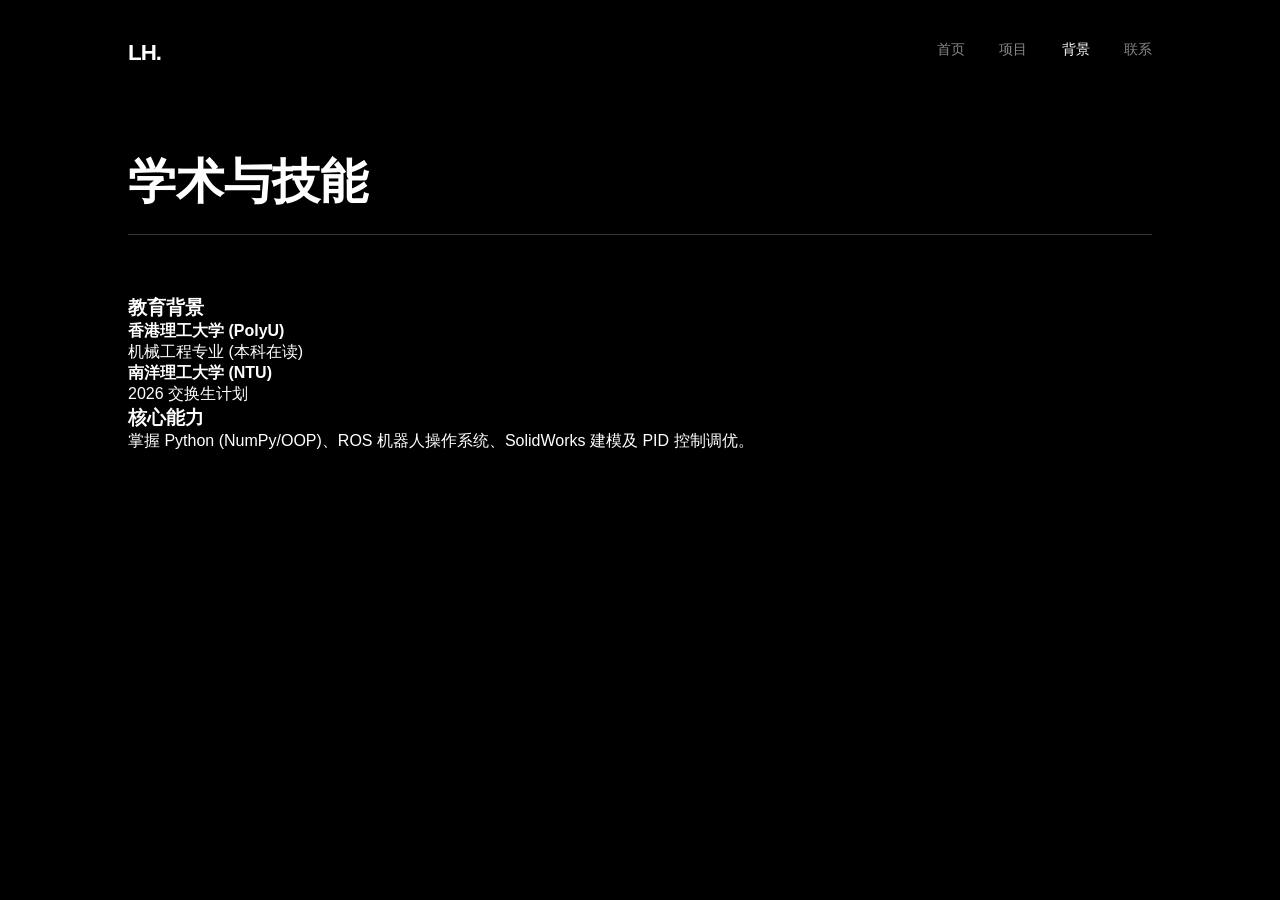
==== about.html @ 3e410e49 "6464 13131" ====
<!DOCTYPE html>
<html lang="zh-CN">
<head>
    <meta charset="UTF-8">
    <title>背景介绍 | LEE HUAILIN</title>
    <link rel="stylesheet" href="style.css">
</head>
<body>
    <nav>
        <div class="logo">LH.</div>
        <div class="nav-links">
            <a href="index.html">首页</a>
            <a href="projects.html">项目</a>
            <a href="about.html" class="active">背景</a>
            <a href="contact.html">联系</a>
        </div>
    </nav>
    <section class="content-section">
        <h2 class="section-title">学术与技能</h2>
        <div class="about-flex">
            <div class="about-item">
                <h3>教育背景</h3>
                <p><strong>香港理工大学 (PolyU)</strong><br>机械工程专业 (本科在读)</p>
                <p><strong>南洋理工大学 (NTU)</strong><br>2026 交换生计划</p>
            </div>
            <div class="about-item">
                <h3>核心能力</h3>
                <p>掌握 Python (NumPy/OOP)、ROS 机器人操作系统、SolidWorks 建模及 PID 控制调优。</p>
            </div>
        </div>
    </section>
</body>
</html>
---- style.css ----
:root {
    --bg: #000;
    --fg: #fff;
    --accent: #2997ff;
    --dim: #86868b;
    --border: #333;
}

* { margin: 0; padding: 0; box-sizing: border-box; }
body { background: var(--bg); color: var(--fg); font-family: -apple-system, sans-serif; }

nav { display: flex; justify-content: space-between; padding: 40px 10%; position: fixed; top: 0; width: 100%; z-index: 10; background: rgba(0,0,0,0.8); backdrop-filter: blur(20px); }
.logo { font-weight: 900; font-size: 1.4rem; letter-spacing: -1px; }
.nav-links a { color: var(--dim); text-decoration: none; margin-left: 30px; font-size: 0.9rem; transition: 0.3s; }
.nav-links a.active, .nav-links a:hover { color: var(--fg); }

.hero { height: 100vh; display: flex; align-items: center; padding: 0 10%; position: relative; overflow: hidden; }
.hero-text { z-index: 2; }
.hero h1 { font-size: 8vw; line-height: 1; margin-bottom: 20px; font-weight: 800; }
.btn { background: var(--fg); color: var(--bg); padding: 12px 30px; border-radius: 50px; text-decoration: none; font-weight: 600; margin-right: 15px; display: inline-block; transition: 0.3s; }
.btn-outline { border: 1px solid var(--border); color: var(--fg); padding: 12px 30px; border-radius: 50px; text-decoration: none; display: inline-block; transition: 0.3s; }
.btn:hover, .btn-outline:hover { transform: translateY(-3px); border-color: var(--accent); }

.content-section { padding: 150px 10%; }
.section-title { font-size: 3rem; margin-bottom: 60px; border-bottom: 1px solid var(--border); padding-bottom: 20px; }

.project-grid { display: grid; grid-template-columns: repeat(auto-fit, minmax(300px, 1fr)); gap: 40px; }
.p-card { border: 1px solid var(--border); padding: 40px; border-radius: 20px; transition: 0.4s; }
.p-card:hover { border-color: var(--accent); background: #111; }
.p-num { color: var(--accent); font-family: monospace; display: block; margin-bottom: 20px; }

.contact-info { margin-top: 40px; }
.info-line { display: flex; border-bottom: 1px solid var(--border); padding: 25px 0; font-size: 1.5rem; }
.label { color: var(--dim); width: 200px; font-size: 0.8rem; letter-spacing: 2px; }

#canvas-bg { position: absolute; top: 0; left: 0; width: 100%; height: 100%; z-index: 1; opacity: 0.3; }
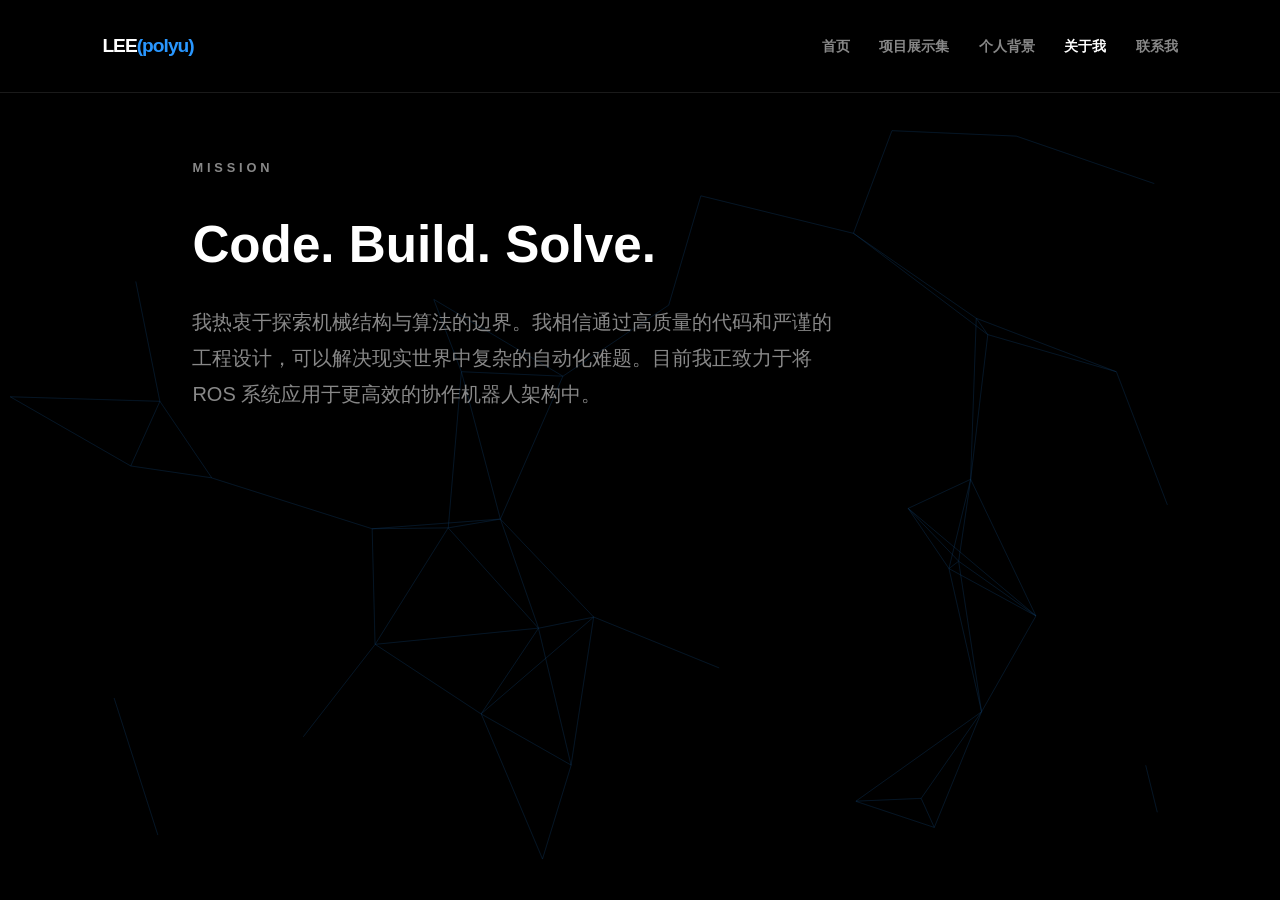
==== commit 4072b75d: "66 66" ====
--- a/about.html
+++ b/about.html
@@ -2,32 +2,28 @@
 <html lang="zh-CN">
 <head>
     <meta charset="UTF-8">
-    <title>背景介绍 | LEE HUAILIN</title>
+    <title>About | Lee</title>
     <link rel="stylesheet" href="style.css">
 </head>
 <body>
+    <canvas id="bg-canvas"></canvas>
     <nav>
-        <div class="logo">LH.</div>
+        <div class="logo">LEE<span>(polyu)</span></div>
         <div class="nav-links">
             <a href="index.html">首页</a>
-            <a href="projects.html">项目</a>
-            <a href="about.html" class="active">背景</a>
-            <a href="contact.html">联系</a>
+            <a href="projects.html">项目展示集</a>
+            <a href="background.html">个人背景</a>
+            <a href="about.html" class="active">关于我</a>
+            <a href="contact.html">联系我</a>
         </div>
     </nav>
-    <section class="content-section">
-        <h2 class="section-title">学术与技能</h2>
-        <div class="about-flex">
-            <div class="about-item">
-                <h3>教育背景</h3>
-                <p><strong>香港理工大学 (PolyU)</strong><br>机械工程专业 (本科在读)</p>
-                <p><strong>南洋理工大学 (NTU)</strong><br>2026 交换生计划</p>
-            </div>
-            <div class="about-item">
-                <h3>核心能力</h3>
-                <p>掌握 Python (NumPy/OOP)、ROS 机器人操作系统、SolidWorks 建模及 PID 控制调优。</p>
-            </div>
-        </div>
-    </section>
+    <div class="container">
+        <h2 class="section-title">MISSION</h2>
+        <h1 style="font-size: 3.2rem; margin-bottom: 30px; font-weight: 800;">Code. Build. Solve.</h1>
+        <p style="font-size: 1.25rem; color: #888; max-width: 650px; line-height: 1.8;">
+            我热衷于探索机械结构与算法的边界。我相信通过高质量的代码和严谨的工程设计，可以解决现实世界中复杂的自动化难题。目前我正致力于将 ROS 系统应用于更高效的协作机器人架构中。
+        </p>
+    </div>
+    <script src="main.js"></script>
 </body>
 </html>
--- a/style.css
+++ b/style.css
@@ -1,36 +1,120 @@
 :root {
-    --bg: #000;
-    --fg: #fff;
-    --accent: #2997ff;
-    --dim: #86868b;
-    --border: #333;
+    --bg: #000000;
+    --fg: #ffffff;
+    --acc: #2997ff;
+    --dim: #888888;
+    --border: rgba(255, 255, 255, 0.1);
 }
 
 * { margin: 0; padding: 0; box-sizing: border-box; }
-body { background: var(--bg); color: var(--fg); font-family: -apple-system, sans-serif; }
 
-nav { display: flex; justify-content: space-between; padding: 40px 10%; position: fixed; top: 0; width: 100%; z-index: 10; background: rgba(0,0,0,0.8); backdrop-filter: blur(20px); }
-.logo { font-weight: 900; font-size: 1.4rem; letter-spacing: -1px; }
-.nav-links a { color: var(--dim); text-decoration: none; margin-left: 30px; font-size: 0.9rem; transition: 0.3s; }
-.nav-links a.active, .nav-links a:hover { color: var(--fg); }
+body { 
+    background-color: var(--bg) !important; 
+    color: var(--fg); 
+    font-family: -apple-system, BlinkMacSystemFont, "Segoe UI", Roboto, sans-serif;
+    overflow-x: hidden;
+}
 
-.hero { height: 100vh; display: flex; align-items: center; padding: 0 10%; position: relative; overflow: hidden; }
-.hero-text { z-index: 2; }
-.hero h1 { font-size: 8vw; line-height: 1; margin-bottom: 20px; font-weight: 800; }
-.btn { background: var(--fg); color: var(--bg); padding: 12px 30px; border-radius: 50px; text-decoration: none; font-weight: 600; margin-right: 15px; display: inline-block; transition: 0.3s; }
-.btn-outline { border: 1px solid var(--border); color: var(--fg); padding: 12px 30px; border-radius: 50px; text-decoration: none; display: inline-block; transition: 0.3s; }
-.btn:hover, .btn-outline:hover { transform: translateY(-3px); border-color: var(--accent); }
+/* 动态背景画布 */
+#bg-canvas {
+    position: fixed;
+    top: 0;
+    left: 0;
+    width: 100%;
+    height: 100%;
+    z-index: -1;
+    opacity: 0.4;
+}
 
-.content-section { padding: 150px 10%; }
-.section-title { font-size: 3rem; margin-bottom: 60px; border-bottom: 1px solid var(--border); padding-bottom: 20px; }
+/* 导航栏 */
+nav {
+    display: flex;
+    justify-content: space-between;
+    align-items: center;
+    padding: 35px 8%;
+    position: fixed;
+    top: 0;
+    width: 100%;
+    z-index: 1000;
+    background: rgba(0, 0, 0, 0.7);
+    backdrop-filter: blur(15px);
+    border-bottom: 1px solid var(--border);
+}
 
-.project-grid { display: grid; grid-template-columns: repeat(auto-fit, minmax(300px, 1fr)); gap: 40px; }
-.p-card { border: 1px solid var(--border); padding: 40px; border-radius: 20px; transition: 0.4s; }
-.p-card:hover { border-color: var(--accent); background: #111; }
-.p-num { color: var(--accent); font-family: monospace; display: block; margin-bottom: 20px; }
+.logo { font-weight: 800; font-size: 1.2rem; letter-spacing: -1px; }
+.logo span { color: var(--acc); }
 
-.contact-info { margin-top: 40px; }
-.info-line { display: flex; border-bottom: 1px solid var(--border); padding: 25px 0; font-size: 1.5rem; }
-.label { color: var(--dim); width: 200px; font-size: 0.8rem; letter-spacing: 2px; }
+.nav-links a {
+    color: var(--dim);
+    text-decoration: none;
+    margin-left: 25px;
+    font-size: 0.85rem;
+    font-weight: 600;
+    transition: 0.3s;
+}
 
-#canvas-bg { position: absolute; top: 0; left: 0; width: 100%; height: 100%; z-index: 1; opacity: 0.3; }+.nav-links a:hover, .nav-links a.active { color: var(--fg); }
+
+/* 通用布局 */
+.container {
+    max-width: 1100px;
+    margin: 0 auto;
+    padding: 160px 8% 80px;
+}
+
+.section-title {
+    font-size: 0.8rem;
+    letter-spacing: 0.3em;
+    color: var(--dim);
+    margin-bottom: 40px;
+    text-transform: uppercase;
+}
+
+/* 3D 实验室展示区 */
+.lab-card {
+    display: grid;
+    grid-template-columns: 1fr 1fr;
+    gap: 40px;
+    background: #0a0a0a;
+    padding: 40px;
+    border-radius: 24px;
+    border: 1px solid var(--border);
+    margin-bottom: 60px;
+}
+
+.viewer-wrap {
+    height: 400px;
+    background: #000;
+    border-radius: 16px;
+    border: 1px solid var(--border);
+    overflow: hidden;
+}
+
+model-viewer { width: 100%; height: 100%; }
+
+/* 列表条目样式 */
+.item-row {
+    border-top: 1px solid var(--border);
+    padding: 40px 0;
+    transition: 0.4s cubic-bezier(0.2, 1, 0.3, 1);
+}
+
+.item-row:hover {
+    background: rgba(255, 255, 255, 0.02);
+    padding-left: 15px;
+}
+
+.item-tag { color: var(--acc); font-size: 0.7rem; font-weight: 700; margin-bottom: 10px; }
+.item-row h3 { font-size: 1.8rem; margin-bottom: 15px; }
+.item-row p { color: var(--dim); line-height: 1.7; }
+
+/* 联系页网格 */
+.c-grid { display: grid; grid-template-columns: 1fr 1fr; gap: 30px; }
+.c-box { border-bottom: 1px solid var(--border); padding: 30px 0; }
+.c-box small { display: block; color: var(--dim); font-size: 0.7rem; margin-bottom: 10px; text-transform: uppercase; }
+.c-box span, .c-box a { font-size: 1.4rem; color: var(--acc); text-decoration: none; font-weight: 600; }
+
+@media (max-width: 800px) {
+    .lab-card, .c-grid { grid-template-columns: 1fr; }
+    .hero h1 { font-size: 3.5rem !important; }
+}
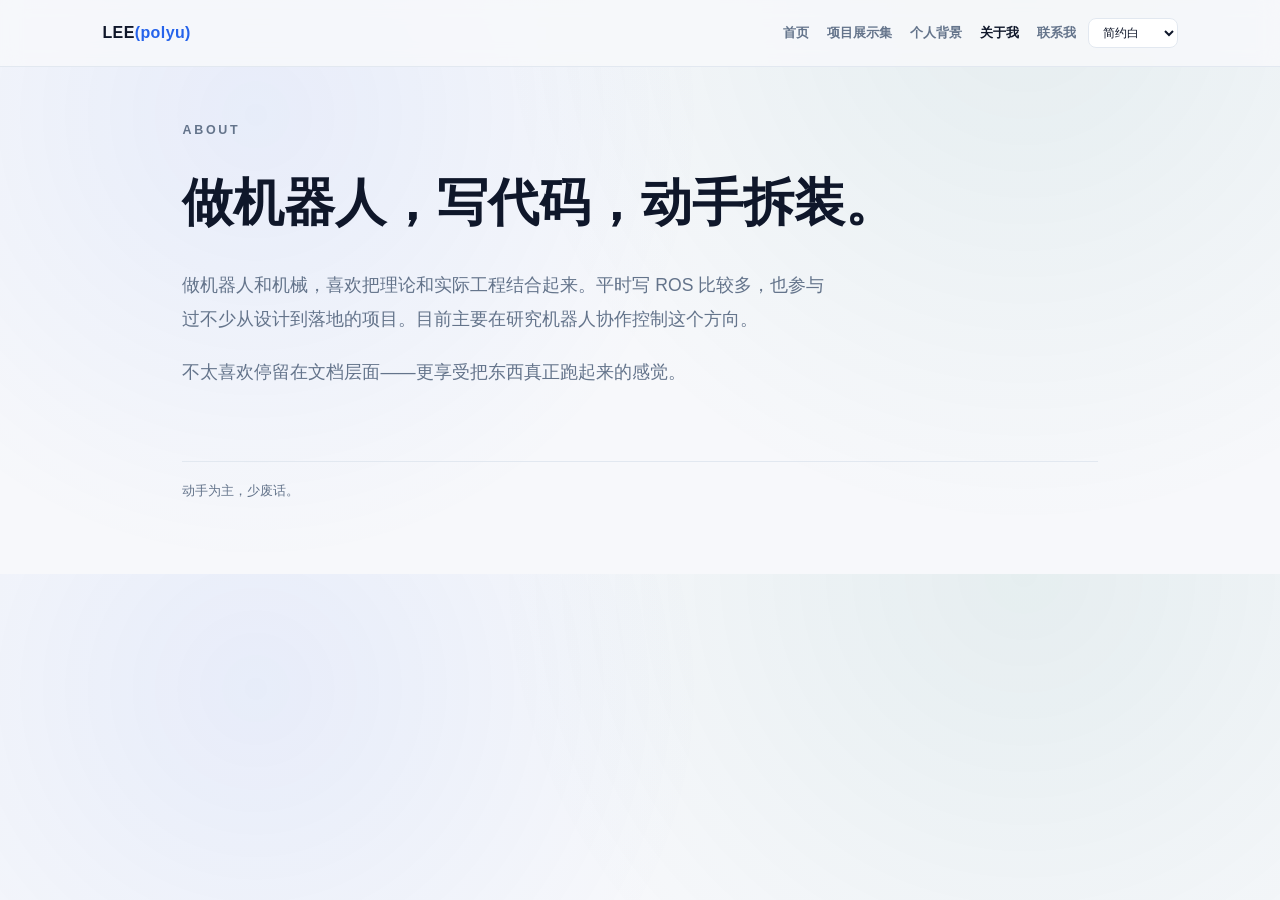
==== commit bda49357: "optimize: improve mobile/desktop layout, copy, and visual design Agent-Logs-Url: https://github.com/" ====
--- a/about.html
+++ b/about.html
@@ -2,6 +2,7 @@
 <html lang="zh-CN">
 <head>
     <meta charset="UTF-8">
+    <meta name="viewport" content="width=device-width, initial-scale=1.0">
     <title>About | Lee</title>
     <link rel="stylesheet" href="style.css">
 </head>
@@ -9,20 +10,30 @@
     <canvas id="bg-canvas"></canvas>
     <nav>
         <div class="logo">LEE<span>(polyu)</span></div>
-        <div class="nav-links">
-            <a href="index.html">首页</a>
-            <a href="projects.html">项目展示集</a>
-            <a href="background.html">个人背景</a>
-            <a href="about.html" class="active">关于我</a>
-            <a href="contact.html">联系我</a>
+        <div class="nav-right">
+            <div class="nav-links">
+                <a href="index.html">首页</a>
+                <a href="projects.html">项目展示集</a>
+                <a href="background.html">个人背景</a>
+                <a href="about.html" class="active">关于我</a>
+                <a href="contact.html">联系我</a>
+            </div>
         </div>
+        <button class="hamburger" id="hamburger" aria-label="导航菜单" aria-expanded="false" type="button">&#9776;</button>
     </nav>
     <div class="container">
-        <h2 class="section-title">MISSION</h2>
-        <h1 style="font-size: 3.2rem; margin-bottom: 30px; font-weight: 800;">Code. Build. Solve.</h1>
-        <p style="font-size: 1.25rem; color: #888; max-width: 650px; line-height: 1.8;">
-            我热衷于探索机械结构与算法的边界。我相信通过高质量的代码和严谨的工程设计，可以解决现实世界中复杂的自动化难题。目前我正致力于将 ROS 系统应用于更高效的协作机器人架构中。
+        <h2 class="section-title">ABOUT</h2>
+        <h1 style="font-size: clamp(2rem, 6vw, 3.2rem); margin-bottom: 24px; font-weight: 800;">做机器人，写代码，动手拆装。</h1>
+        <p style="font-size: 1.1rem; color: var(--muted); max-width: 650px; line-height: 1.9; margin-bottom: 20px;">
+            做机器人和机械，喜欢把理论和实际工程结合起来。平时写 ROS 比较多，也参与过不少从设计到落地的项目。目前主要在研究机器人协作控制这个方向。
         </p>
+        <p style="font-size: 1.1rem; color: var(--muted); max-width: 650px; line-height: 1.9;">
+            不太喜欢停留在文档层面——更享受把东西真正跑起来的感觉。
+        </p>
+    </div>
+    <button class="floating-top" id="to-top" title="返回顶部" aria-label="返回顶部" type="button">↑</button>
+    <div class="container" style="padding-top: 0;">
+        <div class="footer-note">动手为主，少废话。</div>
     </div>
     <script src="main.js"></script>
 </body>
--- a/style.css
+++ b/style.css
@@ -1,120 +1,718 @@
 :root {
-    --bg: #000000;
-    --fg: #ffffff;
-    --acc: #2997ff;
-    --dim: #888888;
-    --border: rgba(255, 255, 255, 0.1);
-}
-
-* { margin: 0; padding: 0; box-sizing: border-box; }
-
-body { 
-    background-color: var(--bg) !important; 
-    color: var(--fg); 
-    font-family: -apple-system, BlinkMacSystemFont, "Segoe UI", Roboto, sans-serif;
+    --bg: #f7f8fb;
+    --card: #ffffff;
+    --fg: #0f172a;
+    --muted: #64748b;
+    --line: #e2e8f0;
+    --primary: #2563eb;
+    --primary-soft: #dbeafe;
+    --metal: #94a3b8;
+    --machine: #0f766e;
+    --nav-bg: rgba(247, 248, 251, 0.85);
+    --body-overlay: radial-gradient(circle at 20% 20%, rgba(37, 99, 235, 0.08), transparent 40%),
+                    radial-gradient(circle at 80% 0, rgba(15, 118, 110, 0.08), transparent 45%);
+}
+
+* {
+    margin: 0;
+    padding: 0;
+    box-sizing: border-box;
+}
+
+body {
+    background: var(--body-overlay), var(--bg);
+    color: var(--fg);
+    font-family: -apple-system, BlinkMacSystemFont, "Segoe UI", "PingFang SC", "Microsoft YaHei", sans-serif;
     overflow-x: hidden;
-}
-
-/* 动态背景画布 */
+    line-height: 1.65;
+    transition: background 0.35s ease, color 0.25s ease;
+}
+
+body.theme-light {
+    --bg: #f7f8fb;
+    --card: #ffffff;
+    --fg: #0f172a;
+    --muted: #64748b;
+    --line: #e2e8f0;
+    --primary: #2563eb;
+    --primary-soft: #dbeafe;
+    --metal: #94a3b8;
+    --machine: #0f766e;
+    --nav-bg: rgba(247, 248, 251, 0.85);
+    --body-overlay: radial-gradient(circle at 20% 20%, rgba(37, 99, 235, 0.08), transparent 40%),
+                    radial-gradient(circle at 80% 0, rgba(15, 118, 110, 0.08), transparent 45%);
+}
+
+body.theme-dark {
+    --bg: #070b14;
+    --card: #111827;
+    --fg: #e2e8f0;
+    --muted: #94a3b8;
+    --line: #1f2937;
+    --primary: #38bdf8;
+    --primary-soft: #082f49;
+    --metal: #334155;
+    --machine: #14b8a6;
+    --nav-bg: rgba(7, 11, 20, 0.86);
+    --body-overlay: radial-gradient(circle at 15% 10%, rgba(56, 189, 248, 0.2), transparent 42%),
+                    radial-gradient(circle at 85% 0, rgba(20, 184, 166, 0.16), transparent 40%);
+}
+
+body.theme-sunset {
+    --bg: #fff7ed;
+    --card: #fffbeb;
+    --fg: #4c1d0b;
+    --muted: #9a3412;
+    --line: #fed7aa;
+    --primary: #ea580c;
+    --primary-soft: #ffedd5;
+    --metal: #fdba74;
+    --machine: #c2410c;
+    --nav-bg: rgba(255, 247, 237, 0.9);
+    --body-overlay: radial-gradient(circle at 15% 15%, rgba(251, 146, 60, 0.2), transparent 45%),
+                    radial-gradient(circle at 80% 0, rgba(239, 68, 68, 0.14), transparent 40%);
+}
+
+body.contact-page {
+    background-image:
+        linear-gradient(rgba(148, 163, 184, 0.08) 1px, transparent 1px),
+        linear-gradient(90deg, rgba(148, 163, 184, 0.08) 1px, transparent 1px);
+    background-size: 24px 24px;
+}
+
+body.contact-page.contact-steel {
+    --bg: #f1f5f9;
+    --primary: #0f766e;
+    --primary-soft: #ccfbf1;
+    --line: #cbd5e1;
+}
+
 #bg-canvas {
-    position: fixed;
-    top: 0;
-    left: 0;
-    width: 100%;
-    height: 100%;
-    z-index: -1;
-    opacity: 0.4;
-}
-
-/* 导航栏 */
+    display: none;
+}
+
 nav {
     display: flex;
     justify-content: space-between;
     align-items: center;
-    padding: 35px 8%;
+    padding: 18px 8%;
     position: fixed;
     top: 0;
     width: 100%;
     z-index: 1000;
-    background: rgba(0, 0, 0, 0.7);
-    backdrop-filter: blur(15px);
-    border-bottom: 1px solid var(--border);
-}
-
-.logo { font-weight: 800; font-size: 1.2rem; letter-spacing: -1px; }
-.logo span { color: var(--acc); }
+    backdrop-filter: blur(10px);
+    background: var(--nav-bg);
+    border-bottom: 1px solid var(--line);
+}
+
+.logo {
+    font-weight: 800;
+    font-size: 1rem;
+    letter-spacing: 0.4px;
+}
+
+.logo span {
+    color: var(--primary);
+}
+
+.nav-right {
+    display: flex;
+    align-items: center;
+}
+
+.nav-links {
+    display: flex;
+    align-items: center;
+}
 
 .nav-links a {
-    color: var(--dim);
+    color: var(--muted);
     text-decoration: none;
-    margin-left: 25px;
-    font-size: 0.85rem;
+    margin-left: 18px;
+    font-size: 0.84rem;
     font-weight: 600;
-    transition: 0.3s;
-}
-
-.nav-links a:hover, .nav-links a.active { color: var(--fg); }
-
-/* 通用布局 */
+    transition: color 0.2s ease;
+}
+
+.nav-links a:hover,
+.nav-links a.active {
+    color: var(--fg);
+}
+
+.lang-selector {
+    margin-left: 18px;
+}
+
+.theme-selector {
+    margin-left: 12px;
+}
+
+.lang-selector select {
+    background: var(--card);
+    color: var(--fg);
+    border: 1px solid var(--line);
+    padding: 6px 10px;
+    border-radius: 8px;
+    font-size: 0.78rem;
+    cursor: pointer;
+    outline: none;
+}
+
+.theme-selector select {
+    background: var(--card);
+    color: var(--fg);
+    border: 1px solid var(--line);
+    padding: 6px 10px;
+    border-radius: 8px;
+    font-size: 0.78rem;
+    cursor: pointer;
+    outline: none;
+}
+
+.theme-selector select option {
+    background: var(--card);
+    color: var(--fg);
+}
+
+.lang-selector select option {
+    background: var(--card);
+    color: var(--fg);
+}
+
+.hamburger {
+    display: none;
+    background: none;
+    border: 1px solid var(--line);
+    border-radius: 8px;
+    padding: 6px 11px;
+    cursor: pointer;
+    color: var(--fg);
+    font-size: 1.1rem;
+    line-height: 1;
+    align-items: center;
+    transition: border-color 0.2s ease, color 0.2s ease;
+}
+
+.hamburger:hover {
+    border-color: var(--primary);
+    color: var(--primary);
+}
+
 .container {
-    max-width: 1100px;
+    max-width: 1120px;
     margin: 0 auto;
-    padding: 160px 8% 80px;
+    padding: 120px 8% 72px;
 }
 
 .section-title {
-    font-size: 0.8rem;
-    letter-spacing: 0.3em;
-    color: var(--dim);
-    margin-bottom: 40px;
+    font-size: 0.78rem;
+    letter-spacing: 0.22em;
+    color: var(--muted);
+    margin-bottom: 20px;
     text-transform: uppercase;
 }
 
-/* 3D 实验室展示区 */
-.lab-card {
+.home {
+    display: grid;
+    gap: 48px;
+}
+
+.hero h1 {
+    font-size: clamp(2.5rem, 8vw, 4.2rem);
+    font-weight: 800;
+    letter-spacing: -1.5px;
+    margin-bottom: 10px;
+}
+
+.eyebrow {
+    display: inline-block;
+    margin-bottom: 14px;
+    background: var(--primary-soft);
+    color: var(--primary);
+    border-radius: 999px;
+    padding: 6px 12px;
+    font-size: 0.78rem;
+    font-weight: 700;
+}
+
+.typewriter {
+    font-size: 1.06rem;
+    font-family: ui-monospace, SFMono-Regular, Menlo, Consolas, monospace;
+    min-height: 1.8em;
+    color: var(--primary);
+}
+
+.hero-desc {
+    max-width: 760px;
+    color: var(--muted);
+    margin: 8px 0 22px;
+}
+
+.hero-actions {
+    display: flex;
+    gap: 12px;
+    flex-wrap: wrap;
+}
+
+.btn {
+    text-decoration: none;
+    border-radius: 10px;
+    padding: 11px 18px;
+    font-weight: 700;
+    font-size: 0.88rem;
+    border: 1px solid transparent;
+    transition: transform 0.18s ease, box-shadow 0.18s ease, filter 0.18s ease, border-color 0.18s ease, color 0.18s ease;
+    display: inline-block;
+}
+
+.btn-primary {
+    background: var(--primary);
+    color: #fff;
+}
+
+.btn-primary:hover {
+    filter: brightness(1.1);
+    transform: translateY(-1px);
+    box-shadow: 0 4px 14px rgba(37, 99, 235, 0.3);
+}
+
+.btn-ghost {
+    background: var(--card);
+    color: var(--fg);
+    border-color: var(--line);
+}
+
+.btn-ghost:hover {
+    border-color: var(--primary);
+    color: var(--primary);
+    transform: translateY(-1px);
+}
+
+.stats {
+    display: grid;
+    grid-template-columns: repeat(3, 1fr);
+    gap: 14px;
+}
+
+.stat-card {
+    background: var(--card);
+    border: 1px solid var(--line);
+    border-radius: 14px;
+    padding: 18px;
+    transition: border-color 0.2s ease, box-shadow 0.2s ease, transform 0.2s ease;
+}
+
+.stat-card:hover {
+    border-color: var(--primary);
+    box-shadow: 0 4px 18px rgba(0, 0, 0, 0.07);
+    transform: translateY(-2px);
+}
+
+.stat-card small {
+    display: block;
+    color: var(--muted);
+    font-size: 0.78rem;
+    margin-bottom: 8px;
+}
+
+.stat-card strong {
+    font-size: 1.2rem;
+}
+
+.filters {
+    display: flex;
+    flex-wrap: wrap;
+    gap: 10px;
+    margin-bottom: 18px;
+}
+
+.filter-btn,
+.mini-btn {
+    background: var(--card);
+    border: 1px solid var(--line);
+    color: var(--fg);
+    border-radius: 999px;
+    padding: 7px 14px;
+    font-size: 0.78rem;
+    cursor: pointer;
+    transition: 0.2s ease;
+}
+
+.filter-btn.active,
+.filter-btn:hover,
+.mini-btn:hover {
+    border-color: var(--primary);
+    color: var(--primary);
+}
+
+.project-grid {
+    display: grid;
+    grid-template-columns: repeat(3, 1fr);
+    gap: 14px;
+}
+
+.project-card {
+    background: var(--card);
+    border: 1px solid var(--line);
+    border-radius: 14px;
+    padding: 18px;
+    transition: border-color 0.2s ease, box-shadow 0.2s ease, transform 0.2s ease;
+}
+
+.project-card:hover {
+    border-color: var(--primary);
+    box-shadow: 0 4px 20px rgba(0, 0, 0, 0.08);
+    transform: translateY(-2px);
+}
+
+.project-card h3 {
+    font-size: 1.04rem;
+    margin-bottom: 8px;
+}
+
+.project-card p {
+    color: var(--muted);
+    font-size: 0.92rem;
+    margin-bottom: 12px;
+}
+
+.project-extra {
+    color: var(--muted);
+    font-size: 0.87rem;
+    border-top: 1px dashed var(--line);
+    margin-top: 10px;
+    padding-top: 10px;
+    display: none;
+}
+
+.project-extra.open {
+    display: block;
+}
+
+.chips {
+    display: flex;
+    flex-wrap: wrap;
+    gap: 10px;
+}
+
+.chips span {
+    background: var(--card);
+    border: 1px solid var(--line);
+    color: var(--muted);
+    border-radius: 999px;
+    padding: 8px 12px;
+    font-size: 0.82rem;
+    font-weight: 600;
+}
+
+.cta {
+    background: var(--card);
+    border: 1px solid var(--line);
+    border-radius: 16px;
+    padding: 24px;
+}
+
+.cta h2 {
+    font-size: 1.4rem;
+    margin-bottom: 8px;
+}
+
+.cta p {
+    color: var(--muted);
+    margin-bottom: 16px;
+}
+
+.floating-top {
+    position: fixed;
+    right: 20px;
+    bottom: 20px;
+    width: 42px;
+    height: 42px;
+    border-radius: 999px;
+    border: 1px solid var(--line);
+    background: var(--card);
+    color: var(--fg);
+    display: grid;
+    place-items: center;
+    cursor: pointer;
+    opacity: 0;
+    pointer-events: none;
+    transform: translateY(6px);
+    transition: 0.2s ease;
+    z-index: 999;
+}
+
+.floating-top.show {
+    opacity: 1;
+    pointer-events: auto;
+    transform: translateY(0);
+}
+
+.footer-note {
+    color: var(--muted);
+    font-size: 0.82rem;
+    border-top: 1px solid var(--line);
+    padding-top: 18px;
+}
+
+.viewer-wrap {
+    height: 420px;
+    background: #fff;
+    border-radius: 16px;
+    border: 1px solid var(--line);
+    overflow: hidden;
+    margin-bottom: 30px;
+}
+
+model-viewer {
+    width: 100%;
+    height: 100%;
+}
+
+.item-row {
+    border-top: 1px solid var(--line);
+    padding: 28px 0;
+}
+
+.item-tag {
+    color: var(--primary);
+    font-size: 0.72rem;
+    font-weight: 700;
+    margin-bottom: 8px;
+    display: inline-block;
+}
+
+.item-row h3 {
+    font-size: 1.3rem;
+    margin-bottom: 8px;
+}
+
+.item-row p {
+    color: var(--muted);
+    max-width: 760px;
+}
+
+.c-grid {
     display: grid;
     grid-template-columns: 1fr 1fr;
-    gap: 40px;
-    background: #0a0a0a;
-    padding: 40px;
-    border-radius: 24px;
-    border: 1px solid var(--border);
-    margin-bottom: 60px;
-}
-
-.viewer-wrap {
-    height: 400px;
-    background: #000;
+    gap: 26px;
+}
+
+.c-box {
+    background: var(--card);
+    border: 1px solid var(--line);
+    border-radius: 14px;
+    padding: 18px;
+    box-shadow: inset 0 0 0 1px rgba(148, 163, 184, 0.18);
+    transition: border-color 0.2s ease, box-shadow 0.2s ease;
+}
+
+.c-box:hover {
+    border-color: var(--primary);
+    box-shadow: 0 4px 16px rgba(0, 0, 0, 0.07);
+}
+
+.c-box small {
+    display: block;
+    color: var(--muted);
+    font-size: 0.72rem;
+    margin-bottom: 8px;
+    text-transform: uppercase;
+}
+
+.c-box span,
+.c-box a {
+    font-size: 1.05rem;
+    color: var(--fg);
+    text-decoration: none;
+    word-break: break-all;
+}
+
+.contact-shell {
+    display: grid;
+    grid-template-columns: 1.4fr 1fr;
+    gap: 22px;
+}
+
+.contact-line {
+    display: flex;
+    justify-content: space-between;
+    gap: 12px;
+    align-items: center;
+}
+
+.copy-btn {
+    border: 1px solid var(--line);
+    background: var(--card);
+    color: var(--muted);
+    border-radius: 999px;
+    padding: 5px 12px;
+    font-size: 0.74rem;
+    font-weight: 700;
+    cursor: pointer;
+    transition: 0.2s ease;
+    white-space: nowrap;
+}
+
+.copy-btn:hover {
+    border-color: var(--primary);
+    color: var(--primary);
+}
+
+.maker-panel {
+    border: 1px solid var(--line);
     border-radius: 16px;
-    border: 1px solid var(--border);
+    background: var(--card);
+    padding: 20px;
+}
+
+.maker-panel h3 {
+    font-size: 1.08rem;
+    margin-bottom: 8px;
+    letter-spacing: 0.02em;
+}
+
+.maker-panel p {
+    color: var(--muted);
+    font-size: 0.9rem;
+}
+
+.console-actions {
+    display: flex;
+    gap: 10px;
+    margin: 14px 0 18px;
+    flex-wrap: wrap;
+}
+
+.signal-group {
+    display: grid;
+    gap: 12px;
+}
+
+.signal-item span {
+    display: inline-block;
+    font-size: 0.78rem;
+    color: var(--muted);
+    margin-bottom: 4px;
+}
+
+.signal-bar {
+    height: 10px;
+    border-radius: 999px;
+    border: 1px solid var(--line);
     overflow: hidden;
-}
-
-model-viewer { width: 100%; height: 100%; }
-
-/* 列表条目样式 */
-.item-row {
-    border-top: 1px solid var(--border);
-    padding: 40px 0;
-    transition: 0.4s cubic-bezier(0.2, 1, 0.3, 1);
-}
-
-.item-row:hover {
-    background: rgba(255, 255, 255, 0.02);
-    padding-left: 15px;
-}
-
-.item-tag { color: var(--acc); font-size: 0.7rem; font-weight: 700; margin-bottom: 10px; }
-.item-row h3 { font-size: 1.8rem; margin-bottom: 15px; }
-.item-row p { color: var(--dim); line-height: 1.7; }
-
-/* 联系页网格 */
-.c-grid { display: grid; grid-template-columns: 1fr 1fr; gap: 30px; }
-.c-box { border-bottom: 1px solid var(--border); padding: 30px 0; }
-.c-box small { display: block; color: var(--dim); font-size: 0.7rem; margin-bottom: 10px; text-transform: uppercase; }
-.c-box span, .c-box a { font-size: 1.4rem; color: var(--acc); text-decoration: none; font-weight: 600; }
-
-@media (max-width: 800px) {
-    .lab-card, .c-grid { grid-template-columns: 1fr; }
-    .hero h1 { font-size: 3.5rem !important; }
-}+    background: var(--card);
+}
+
+.signal-bar i {
+    display: block;
+    height: 100%;
+    width: 0;
+    background: linear-gradient(90deg, var(--primary), var(--machine));
+    transition: width 0.45s ease;
+}
+
+.console-status {
+    margin-top: 16px;
+    font-size: 0.78rem;
+    color: var(--muted);
+    border-top: 1px dashed var(--line);
+    padding-top: 12px;
+}
+
+.reveal {
+    opacity: 0;
+    transform: translateY(14px);
+    transition: opacity 0.35s ease, transform 0.35s ease;
+}
+
+.reveal.visible {
+    opacity: 1;
+    transform: translateY(0);
+}
+
+@media (max-width: 980px) {
+    .project-grid {
+        grid-template-columns: 1fr 1fr;
+    }
+}
+
+@media (max-width: 760px) {
+    .hamburger {
+        display: flex;
+    }
+
+    .lang-selector,
+    .theme-selector {
+        display: none;
+    }
+
+    .nav-right {
+        position: static;
+    }
+
+    .nav-links {
+        display: none;
+        position: absolute;
+        top: 100%;
+        left: 0;
+        right: 0;
+        background: var(--nav-bg);
+        backdrop-filter: blur(10px);
+        border-bottom: 1px solid var(--line);
+        flex-direction: column;
+        padding: 10px 8%;
+        gap: 0;
+        z-index: 999;
+    }
+
+    .nav-links.open {
+        display: flex;
+    }
+
+    .nav-links a {
+        margin-left: 0;
+        padding: 12px 0;
+        border-bottom: 1px solid var(--line);
+        font-size: 0.9rem;
+    }
+
+    .nav-links a:last-child {
+        border-bottom: none;
+    }
+
+    .project-grid {
+        grid-template-columns: 1fr;
+    }
+
+    .stats {
+        grid-template-columns: 1fr 1fr;
+    }
+
+    .c-grid {
+        grid-template-columns: 1fr;
+    }
+
+    .contact-shell {
+        grid-template-columns: 1fr;
+    }
+
+    .container {
+        padding-top: 104px;
+    }
+}
+
+@media (max-width: 480px) {
+    .stats {
+        grid-template-columns: 1fr;
+    }
+
+    nav {
+        padding: 14px 5%;
+    }
+
+    .container {
+        padding-left: 5%;
+        padding-right: 5%;
+    }
+}
